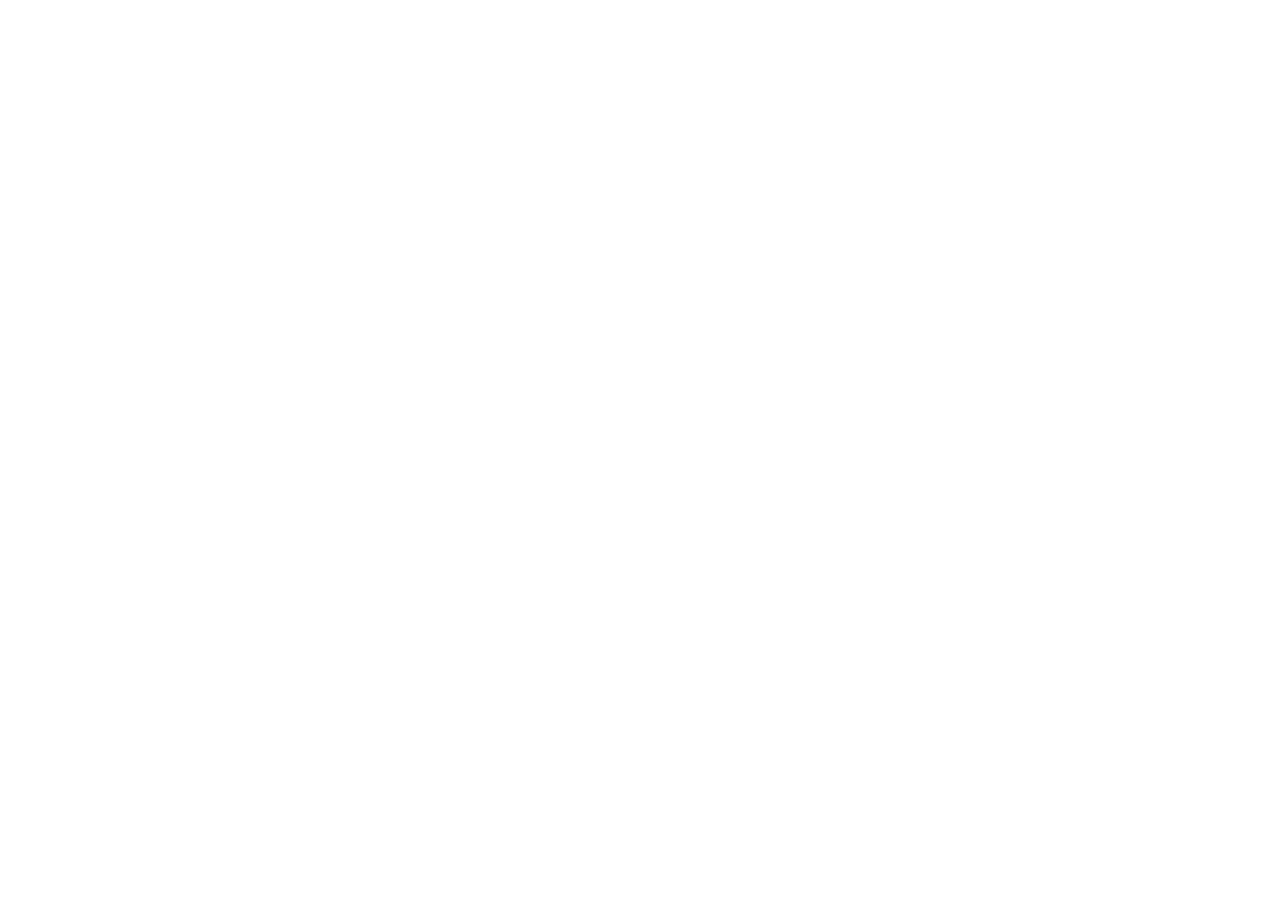
==== index.html @ f5aeecd3 "Initial commit htmlcss-shoes" ====
<!DOCTYPE html>
<html lang="en">
<head>
    <meta charset="UTF-8">
    <meta http-equiv="X-UA-Compatible" content="IE=edge">
    <meta name="viewport" content="width=device-width, initial-scale=1.0">
    <title>htmlcss-shoes</title>
</head>
<body>

    <header id="site_header"></header>
    <!-- /#site_header -->

    <main id="site_main">

    </main>
    <!-- /#site_main -->

    <footer id="site_footer"></footer>
    <!-- /#site_footer -->
    
</body>
</html>
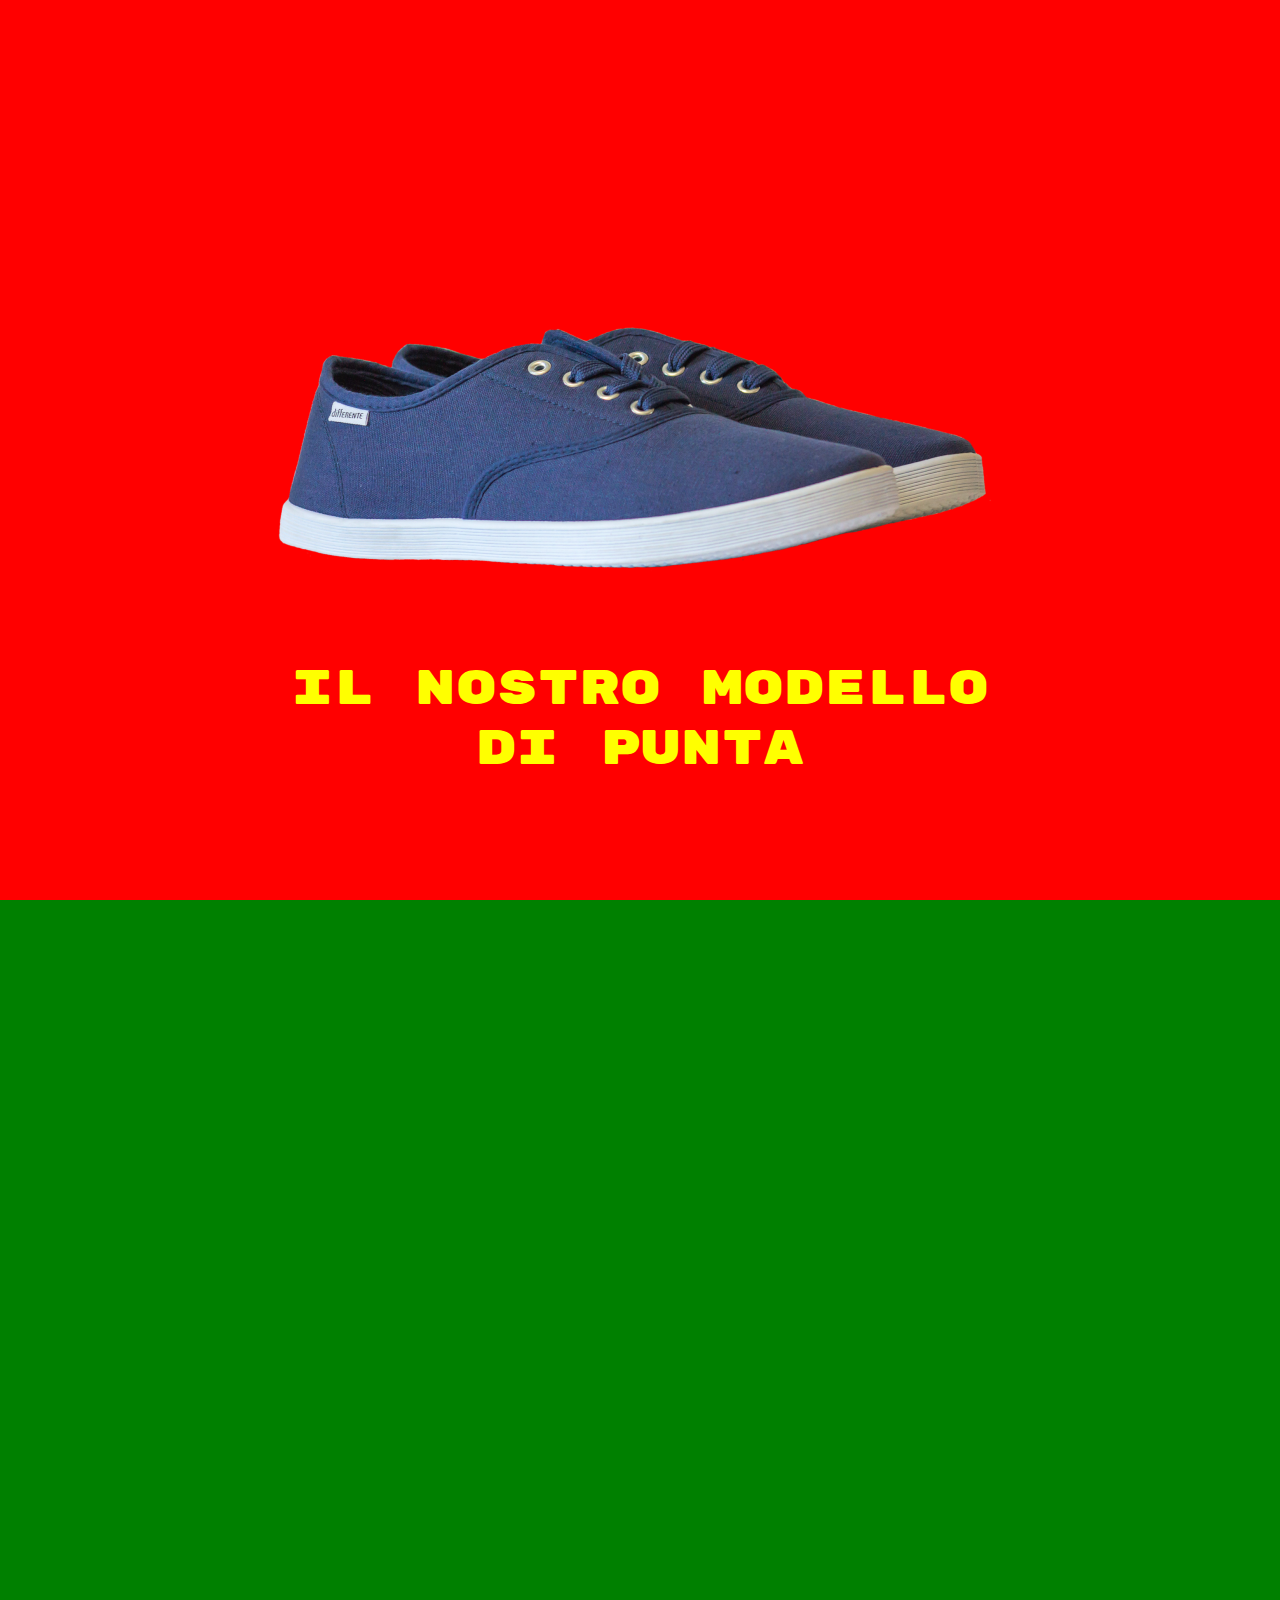
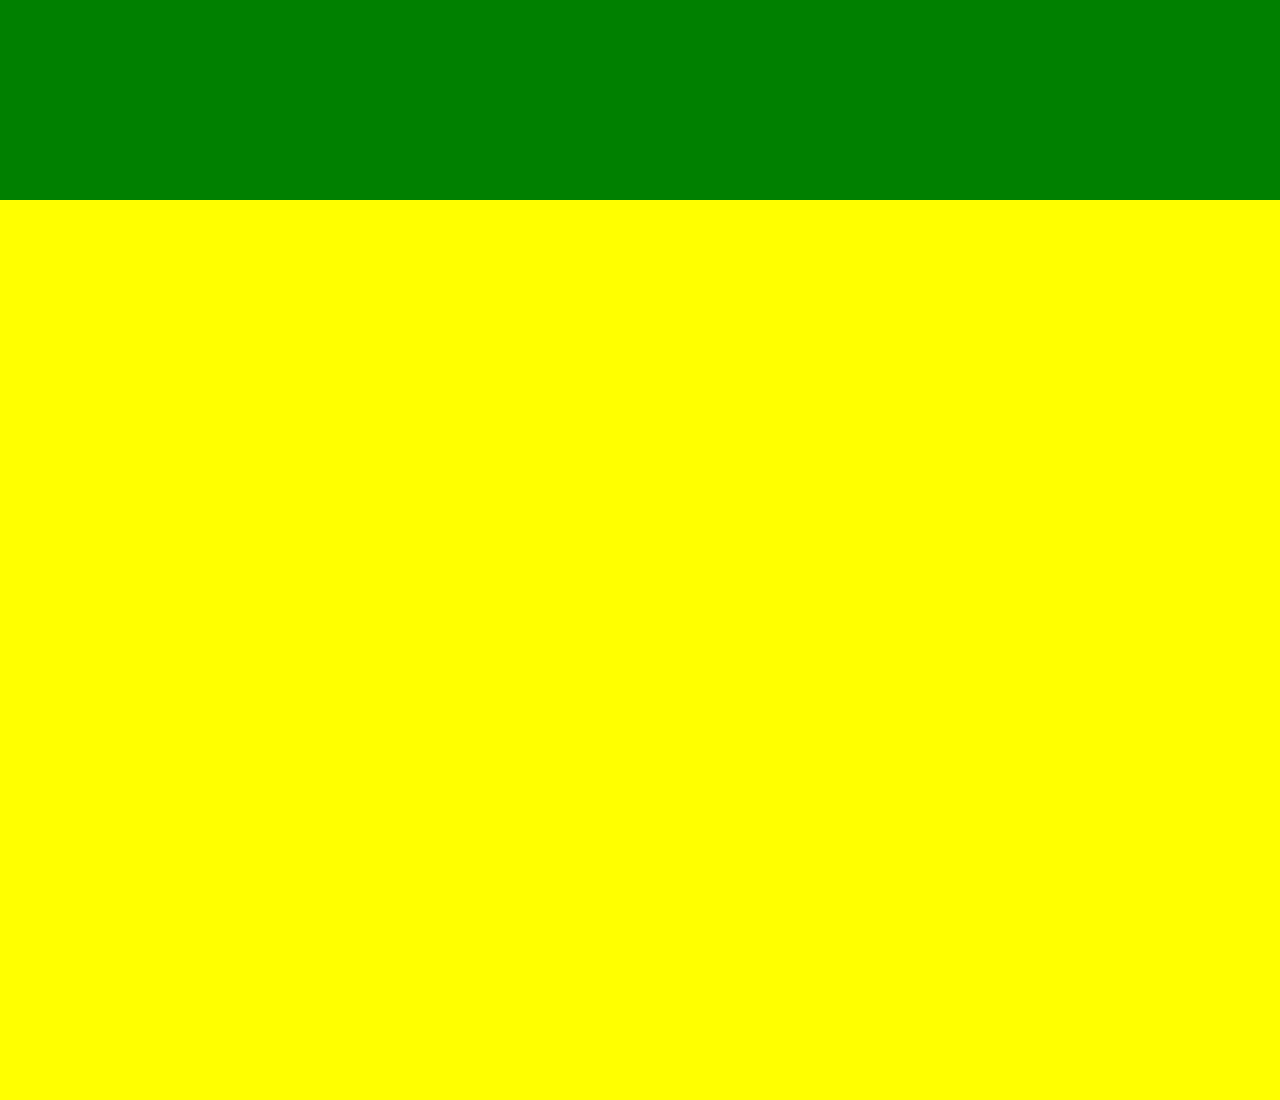
==== commit af62bc7e: "add box red" ====
--- a/index.html
+++ b/index.html
@@ -1,23 +1,41 @@
 <!DOCTYPE html>
 <html lang="en">
+
 <head>
     <meta charset="UTF-8">
     <meta http-equiv="X-UA-Compatible" content="IE=edge">
     <meta name="viewport" content="width=device-width, initial-scale=1.0">
+    <link rel="preconnect" href="https://fonts.googleapis.com">
+    <link rel="preconnect" href="https://fonts.gstatic.com" crossorigin>
+    <link href="https://fonts.googleapis.com/css2?family=Rubik+Mono+One&display=swap" rel="stylesheet">
     <title>htmlcss-shoes</title>
+    <link rel="stylesheet" href="./css/style.css">
 </head>
+
 <body>
 
-    <header id="site_header"></header>
-    <!-- /#site_header -->
 
-    <main id="site_main">
+    <main id="site_main" class="container">
+
+        <div class="box red">
+            <div class="img">
+                <img src="./img/01.png" alt="">
+                <p>il nostro modello di punta</p> 
+            </div>
+        </div>
+        <!-- /.box.red -->
+
+        <div class="box green"></div>
+        <!-- /.box.green -->
+
+        <div class="box yellow"></div>
+        <!-- /.box.yellow -->
 
     </main>
     <!-- /#site_main -->
 
-    <footer id="site_footer"></footer>
-    <!-- /#site_footer -->
     
+
 </body>
+
 </html>--- a/css/style.css
+++ b/css/style.css
@@ -0,0 +1,60 @@
+/* Reset page */
+
+* {
+    margin: 0;
+    padding: 0;
+    box-sizing: border-box;
+}
+
+/* Utility */
+
+:root{
+    --text-box1: yellow;
+    --bg-box1: red;
+    --text-box2: yellow;
+    --bg-box2: green;
+    --text-box3: green;
+    --bg-box3: yellow;
+}
+
+.container{
+    font-family: 'Rubik Mono One', sans-serif;
+}
+
+.box{
+    height: 100vh;
+    position: relative;
+}
+
+.img{
+    width: 800px;
+    position: absolute;
+    top: 50%;
+    left: 50%;
+    transform: translate(-50%,-50%);
+}
+
+.img > p{
+    font-size: 48px;
+    text-transform: uppercase;
+    text-align: center;
+
+}
+
+
+/* Main */
+
+
+.red{
+    background-color: var(--bg-box1);
+    color: var(--text-box1);
+}
+.green{
+    background-color: var(--bg-box2);
+    color: var(--text-box2);
+}
+
+.yellow{
+    background-color: var(--bg-box3);
+    color: var(--text-box3);
+}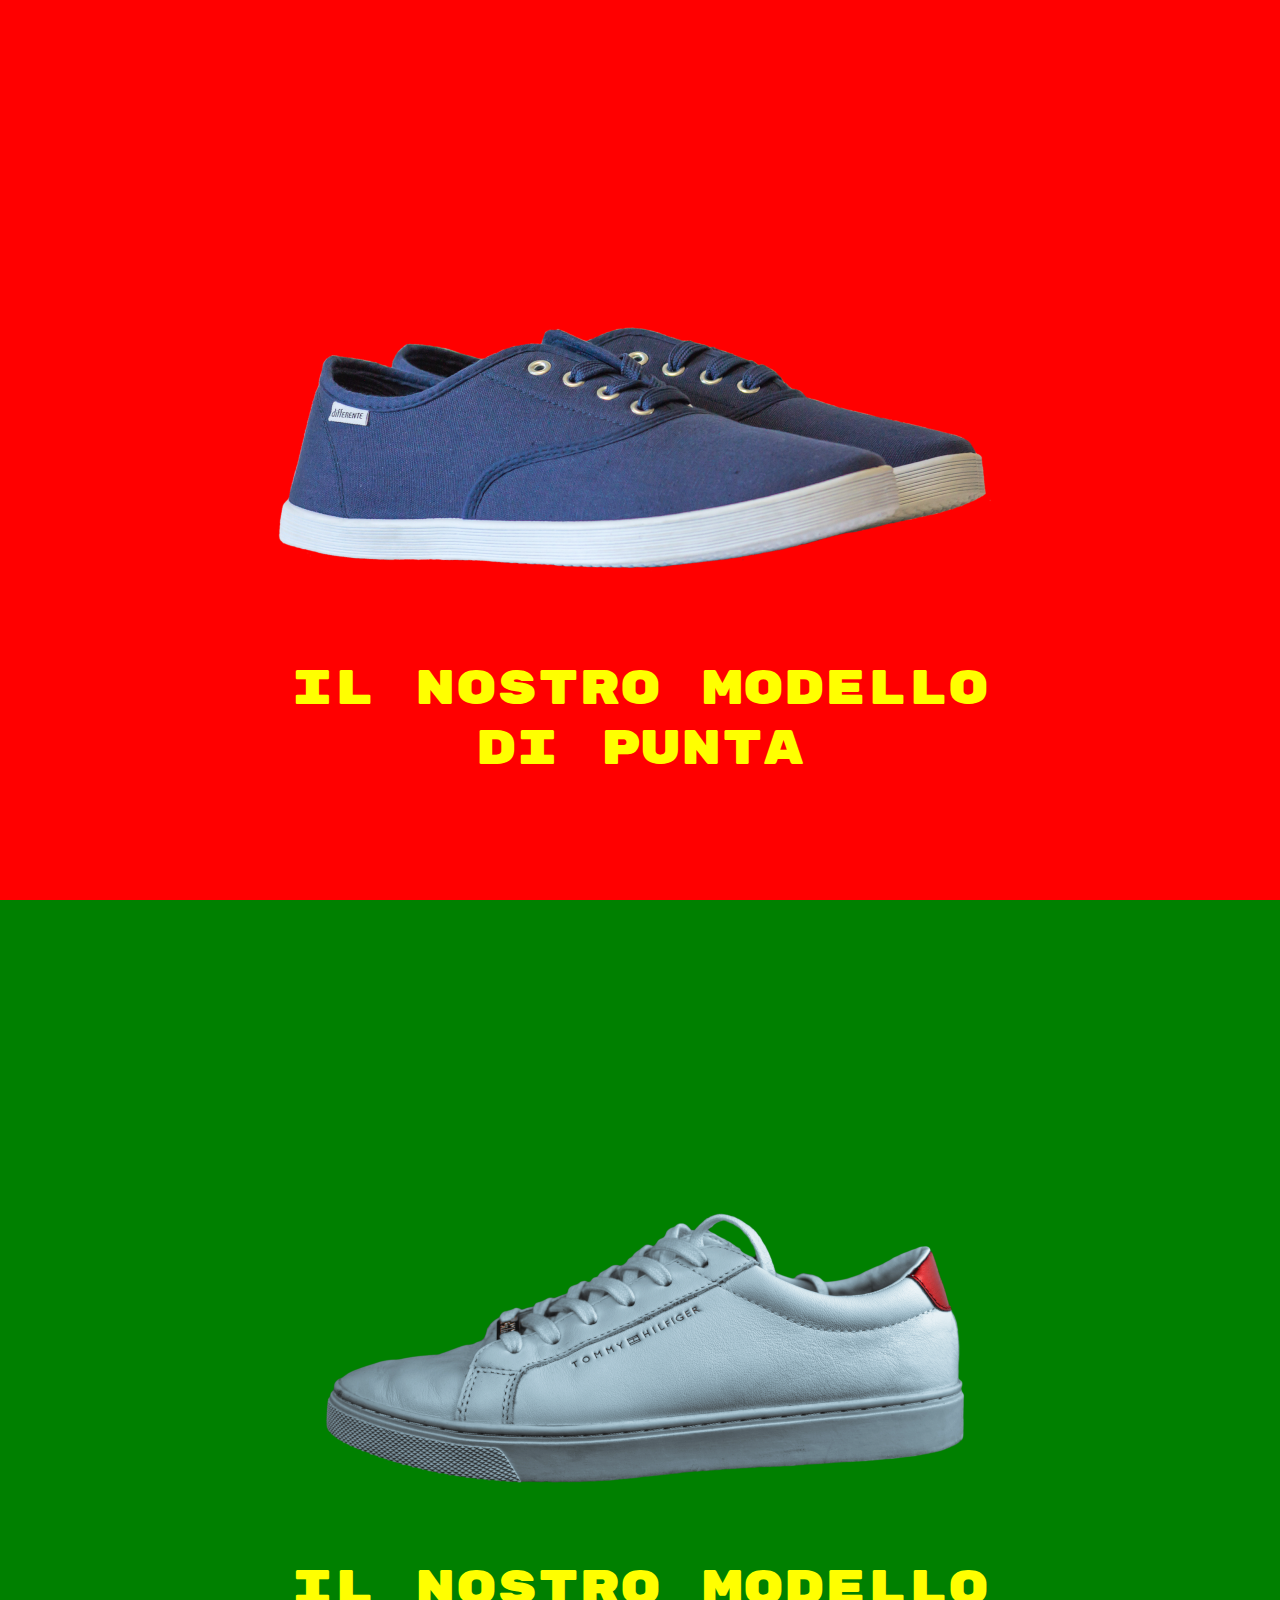
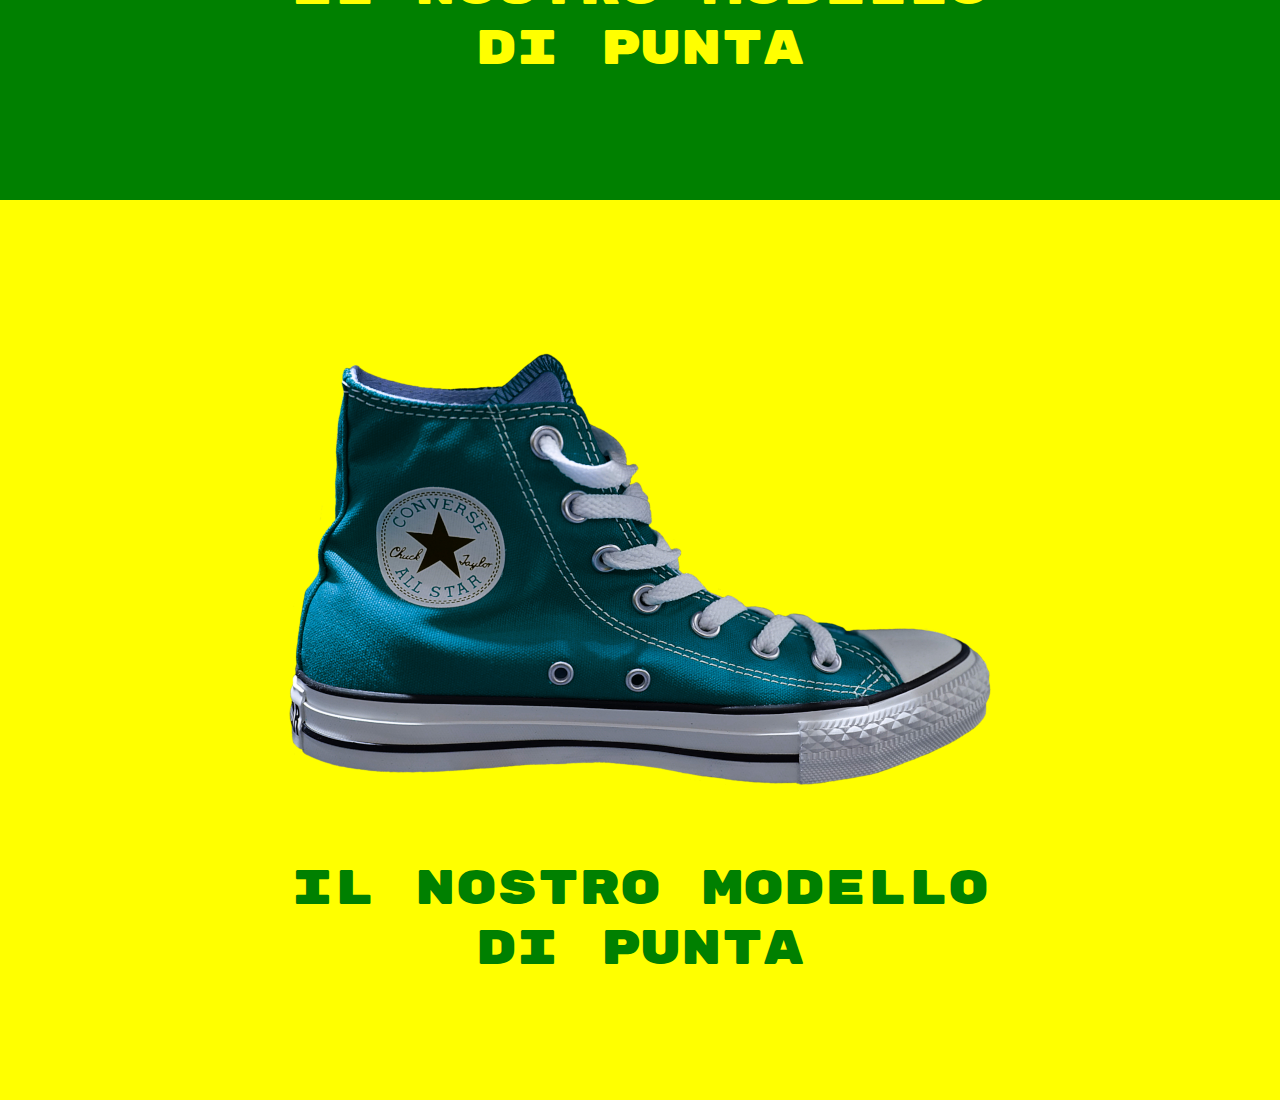
==== commit e2fe1f9d: "add box green and yellow" ====
--- a/index.html
+++ b/index.html
@@ -25,10 +25,20 @@
         </div>
         <!-- /.box.red -->
 
-        <div class="box green"></div>
+        <div class="box green">
+            <div class="img">
+                <img src="./img/02.png" alt="">
+                <p>il nostro modello di punta</p> 
+            </div>
+        </div>
         <!-- /.box.green -->
 
-        <div class="box yellow"></div>
+        <div class="box yellow">
+            <div class="img">
+                <img src="./img/03.png" alt="">
+                <p>il nostro modello di punta</p> 
+            </div>
+        </div>
         <!-- /.box.yellow -->
 
     </main>
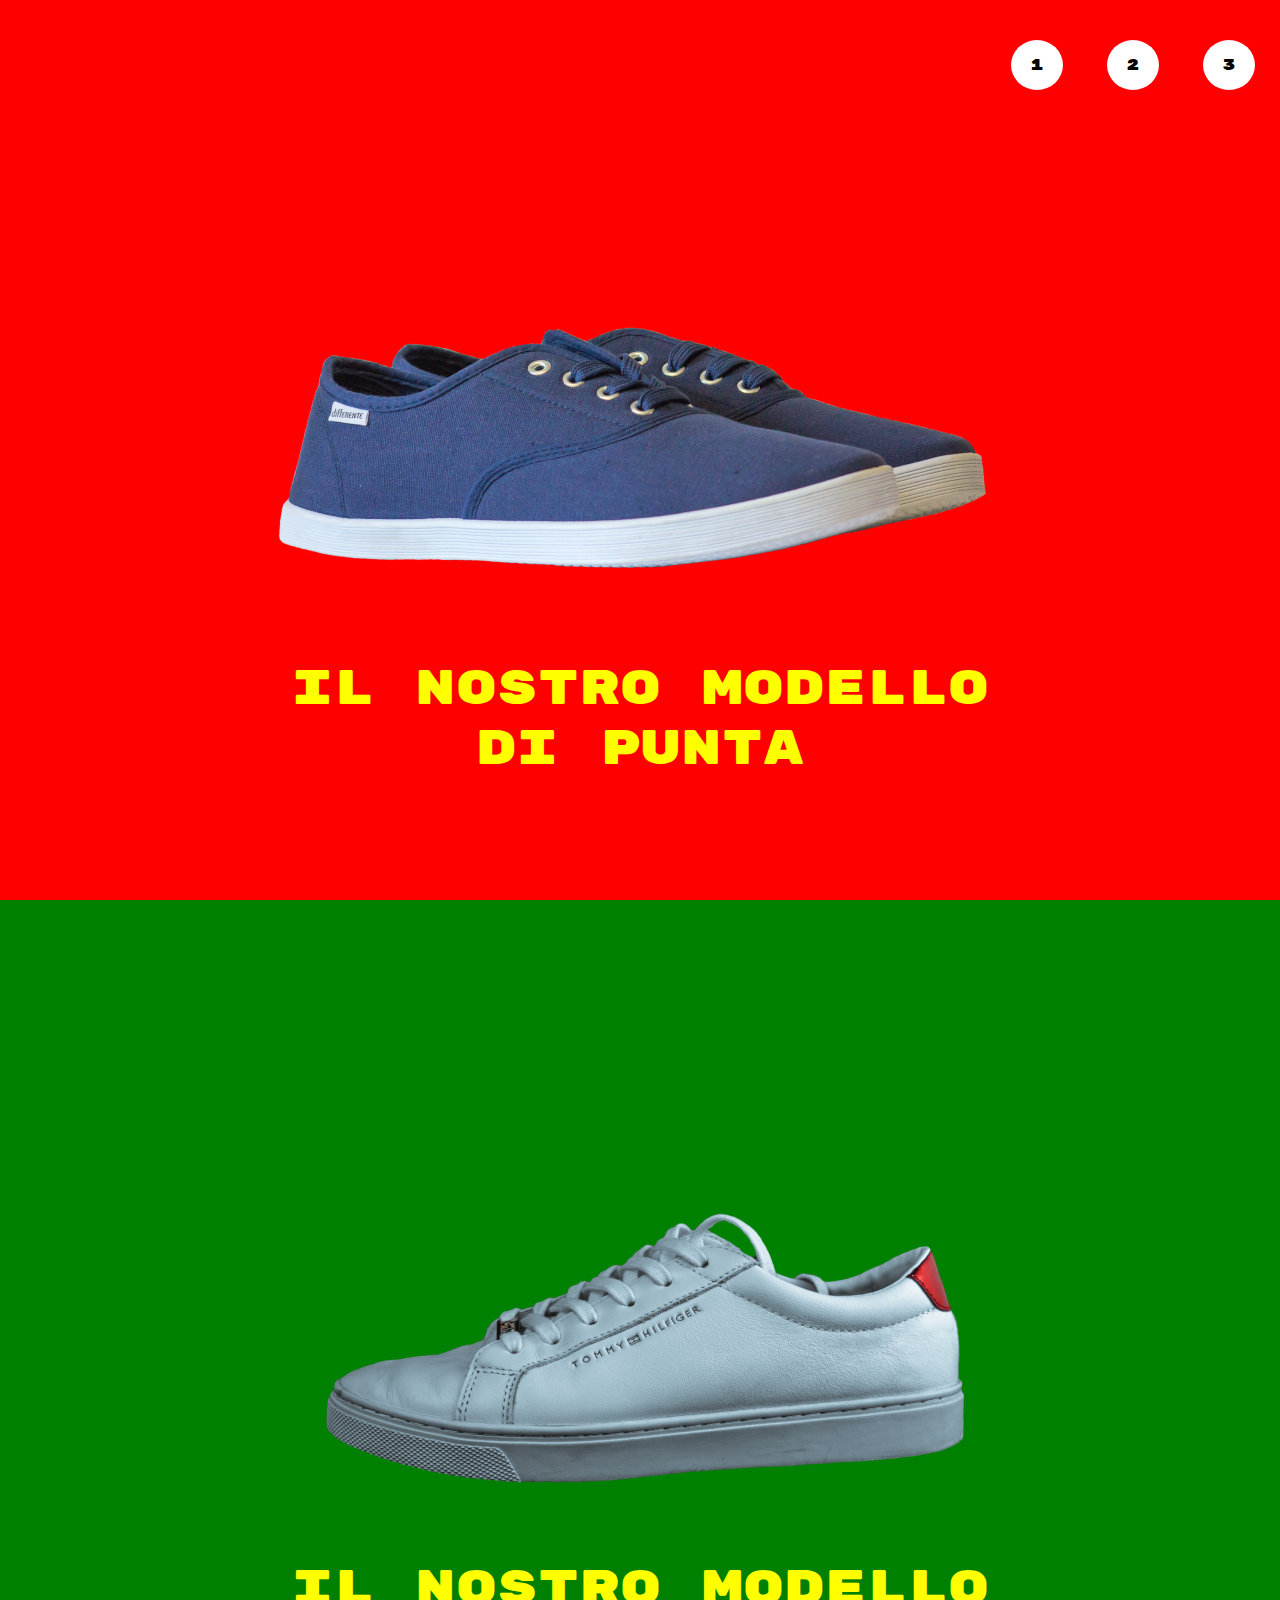
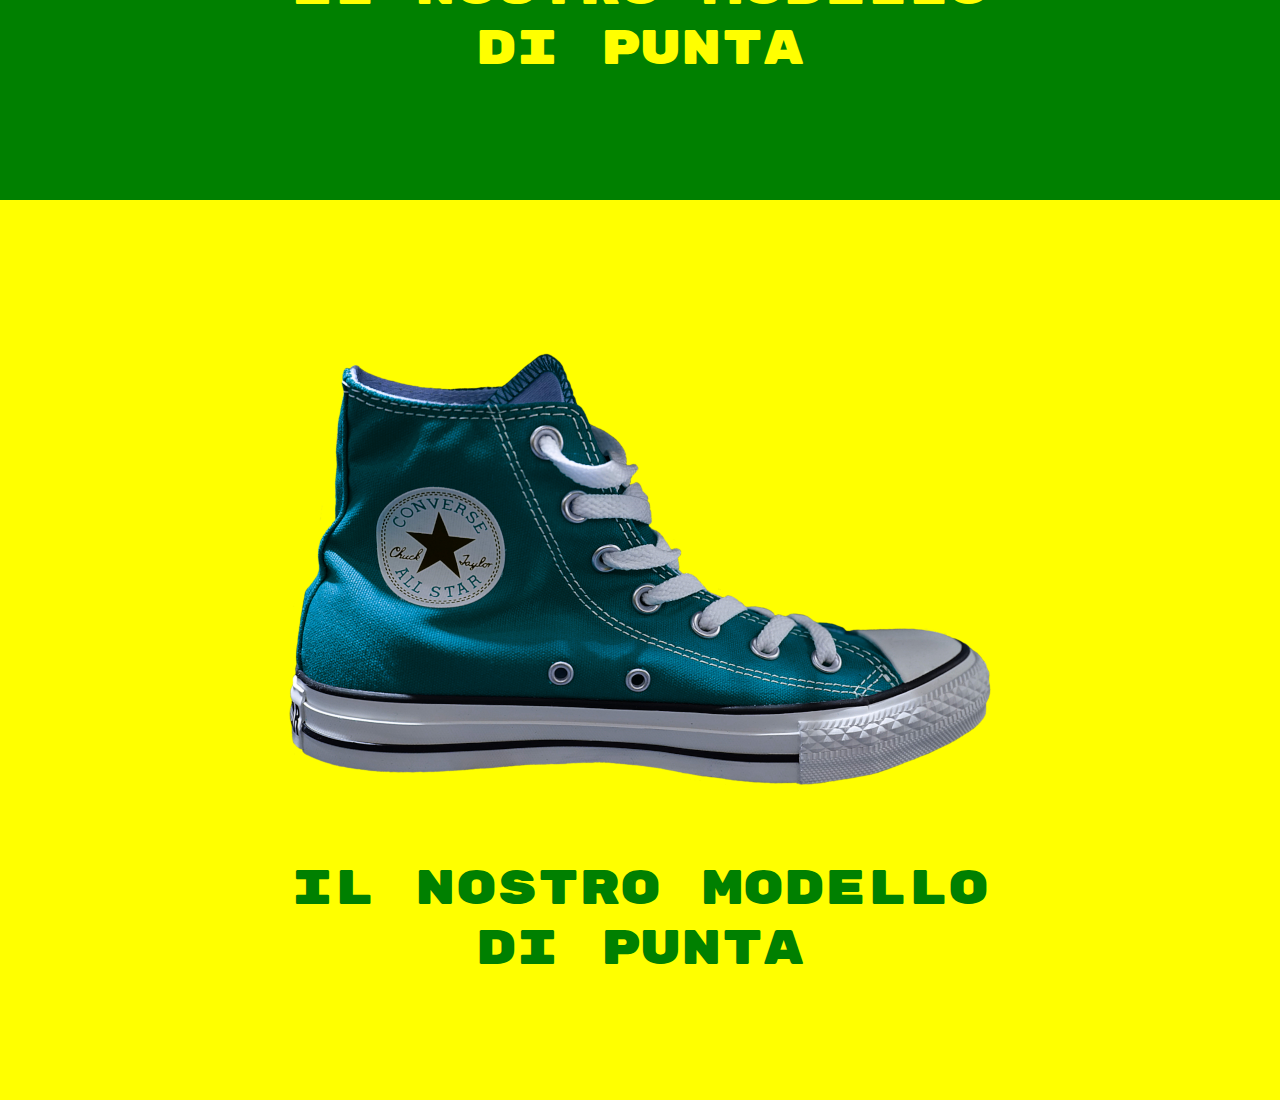
==== commit 801ba82b: "add class button and exercise complete" ====
--- a/index.html
+++ b/index.html
@@ -17,10 +17,20 @@
 
     <main id="site_main" class="container">
 
+
+
         <div class="box red">
+
+            <div class="button">
+                <a href="#">1</a>
+                <a href="#">2</a>
+                <a href="#">3</a>
+            </div>
+            <!-- /.button -->
+            
             <div class="img">
                 <img src="./img/01.png" alt="">
-                <p>il nostro modello di punta</p> 
+                <p>il nostro modello di punta</p>
             </div>
         </div>
         <!-- /.box.red -->
@@ -28,7 +38,7 @@
         <div class="box green">
             <div class="img">
                 <img src="./img/02.png" alt="">
-                <p>il nostro modello di punta</p> 
+                <p>il nostro modello di punta</p>
             </div>
         </div>
         <!-- /.box.green -->
@@ -36,7 +46,7 @@
         <div class="box yellow">
             <div class="img">
                 <img src="./img/03.png" alt="">
-                <p>il nostro modello di punta</p> 
+                <p>il nostro modello di punta</p>
             </div>
         </div>
         <!-- /.box.yellow -->
@@ -44,7 +54,7 @@
     </main>
     <!-- /#site_main -->
 
-    
+
 
 </body>
 
--- a/css/style.css
+++ b/css/style.css
@@ -42,8 +42,24 @@
 }
 
 
+.button{
+    position: absolute;
+    top: 40px;
+    right: 10px;
+}
+
 /* Main */
 
+
+.button > a{
+    display: inline-block;
+    text-decoration: none;
+    background-color: white;
+    color: black;
+    padding: 15px 19px;
+    margin: 0px 15px;
+    border-radius: 50%;
+}
 
 .red{
     background-color: var(--bg-box1);
